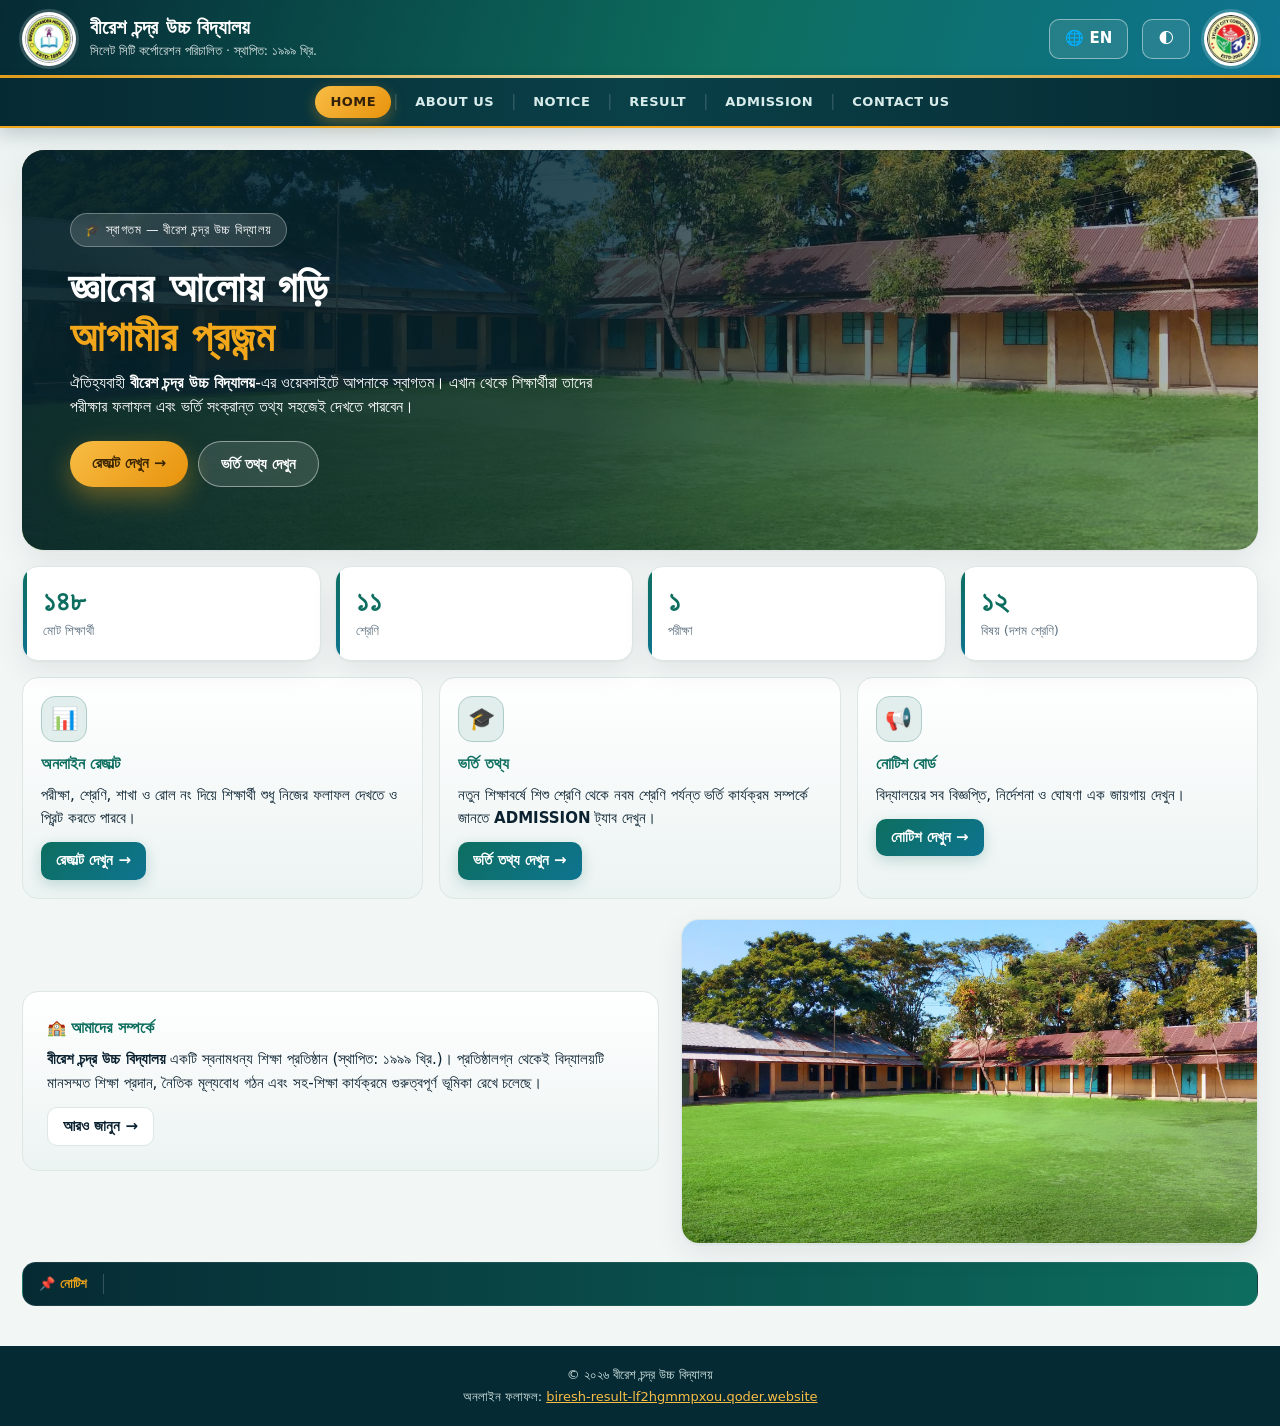
==== index.html @ a27278cc "Add files via upload" ====
<!DOCTYPE html>
<html lang="bn">
<head>
<meta charset="utf-8">
<meta http-equiv="Content-Security-Policy" content="default-src 'none'; script-src 'self'; style-src 'self' https://fonts.googleapis.com; font-src https://fonts.gstatic.com; img-src 'self'; connect-src 'none'; manifest-src 'self'; base-uri 'none'; form-action 'none'; object-src 'none'; upgrade-insecure-requests">
<meta name="referrer" content="strict-origin-when-cross-origin">
<meta name="viewport" content="width=device-width, initial-scale=1">
<title>বীরেশ চন্দ্র উচ্চ বিদ্যালয় | Biresh Chandra High School</title>
<meta name="description" content="বীরেশ চন্দ্র উচ্চ বিদ্যালয়, সিলেট — নোটিশ, ভর্তি তথ্য, যোগাযোগ ও অনলাইন ফলাফল। Biresh Chandra High School, Sylhet.">
<meta name="theme-color" content="#0d6e5f">
<meta property="og:title" content="বীরেশ চন্দ্র উচ্চ বিদ্যালয় | Biresh Chandra High School">
<meta property="og:description" content="নোটিশ, ভর্তি তথ্য, যোগাযোগ ও অনলাইন ফলাফল।">
<meta property="og:type" content="website">
<link rel="icon" href="assets/logo1.jpg" type="image/jpeg">
<link rel="preconnect" href="https://fonts.googleapis.com">
<link rel="preconnect" href="https://fonts.gstatic.com" crossorigin>
<link rel="stylesheet" href="https://fonts.googleapis.com/css2?family=Hind+Siliguri:wght@400;500;600;700&family=Plus+Jakarta+Sans:wght@500;600;700;800&display=swap">
<link rel="stylesheet" href="style.css">
<script src="app.js" defer></script>
</head>
<body>
<div id="app"><noscript><p class="framed">ওয়েবসাইটটি দেখতে ব্রাউজারে JavaScript চালু করুন। / Please enable JavaScript to view this website.</p></noscript></div>
</body>
</html>
---- style.css ----
:root{--bg:#f2f6f5;--cd:#fff;--tx:#0c2231;--mu:#5f7280;--bd:#dce7e6;--pr:#0d6e5f;--p2:#0e7490;--ac:#f2a71b;--pt:#fff;--hi:#eef6f3;--g1:rgba(13,110,95,.10);--g2:rgba(14,116,144,.08);--sh:0 1px 2px rgba(12,34,49,.05),0 10px 30px rgba(12,34,49,.07);--fh:"Plus Jakarta Sans","Hind Siliguri",system-ui,sans-serif}
@media(prefers-color-scheme:dark){:root:not([data-theme="light"]){--bg:#0b151b;--cd:#122029;--tx:#e7f0f2;--mu:#93a8b3;--bd:#22353f;--pr:#39b9a3;--p2:#5cc8dd;--ac:#f2b64a;--pt:#06201b;--hi:#182b33;--g1:rgba(57,185,163,.10);--g2:rgba(92,200,221,.07);--sh:0 10px 30px rgba(0,0,0,.35);color-scheme:dark}}
:root[data-theme="dark"]{--bg:#0b151b;--cd:#122029;--tx:#e7f0f2;--mu:#93a8b3;--bd:#22353f;--pr:#39b9a3;--p2:#5cc8dd;--ac:#f2b64a;--pt:#06201b;--hi:#182b33;--g1:rgba(57,185,163,.10);--g2:rgba(92,200,221,.07);--sh:0 10px 30px rgba(0,0,0,.35);color-scheme:dark}
*{box-sizing:border-box}img{max-width:100%}[hidden]{display:none!important}
body{margin:0;min-height:100vh;display:flex;flex-direction:column;background:radial-gradient(1200px 600px at 8% -12%,var(--g1),transparent 60%),radial-gradient(900px 520px at 102% -4%,var(--g2),transparent 55%),var(--bg);background-attachment:fixed;color:var(--tx);font:15px/1.55 "Hind Siliguri",system-ui,"Noto Sans Bengali",sans-serif;-webkit-font-smoothing:antialiased}
a{color:var(--pr)}
.skip{position:absolute;left:-999px;top:8px;background:#fff;color:#000;padding:8px 12px;border-radius:8px;z-index:99}.skip:focus{left:8px}
.top{background:linear-gradient(105deg,#062b35,#0d6e5f 58%,#0e7490);color:#fff;padding:12px 22px;display:flex;align-items:center;gap:14px;box-shadow:0 8px 26px rgba(4,30,38,.28);position:relative;z-index:5}
.top::after{content:'';position:absolute;left:0;right:0;bottom:0;height:3px;background:linear-gradient(90deg,var(--ac),#ffe9b0,var(--ac));opacity:.95}
.top img{width:54px;height:54px;border-radius:50%;background:#fff;object-fit:contain;padding:3px;box-shadow:0 0 0 3px rgba(255,255,255,.18);flex:none}
.top h1{margin:0;font-family:var(--fh);font-size:20px;line-height:1.2;letter-spacing:.2px}
.top small{opacity:.85;font-size:12.5px}.tsp{flex:1}
button,.btn{font:inherit;display:inline-block;background:linear-gradient(135deg,var(--pr),var(--p2));color:var(--pt);border:0;border-radius:10px;padding:7px 15px;cursor:pointer;font-weight:600;text-decoration:none;box-shadow:0 4px 14px rgba(13,110,95,.22);transition:transform .15s,box-shadow .2s,background .2s}
button:hover,.btn:hover{transform:translateY(-1px);box-shadow:0 8px 20px rgba(13,110,95,.28)}
.btn.g,button.g{background:var(--cd);color:var(--tx);border:1px solid var(--bd);box-shadow:none}.btn.g:hover{border-color:var(--pr);background:var(--hi)}
.top button.g{color:#fff;border-color:rgba(255,255,255,.45);background:rgba(255,255,255,.10)}
.top button.g:hover{background:rgba(255,255,255,.2)}
:focus-visible{outline:3px solid var(--ac);outline-offset:2px}
.web-nav{background:linear-gradient(90deg,#062a33,#0a4048 50%,#062a33);color:#fff;display:flex;justify-content:center;align-items:center;flex-wrap:wrap;gap:2px;padding:8px 14px;border-bottom:2px solid var(--ac);box-shadow:0 6px 18px rgba(4,30,38,.18);position:sticky;top:0;z-index:40}
.web-nav a{color:#d7eceb;text-decoration:none;font-weight:600;font-size:13px;padding:6px 15px;border-radius:999px;letter-spacing:.5px;transition:.2s}
.web-nav a:hover{background:rgba(255,255,255,.10);color:#fff}
.web-nav a.on{background:linear-gradient(135deg,#f8bd45,#e8930c);color:#33210a;box-shadow:0 4px 14px rgba(242,167,27,.35)}
.web-nav span.sep{color:rgba(255,255,255,.18);user-select:none;font-weight:400}
.wrap{max-width:1500px;width:100%;margin:0 auto;padding:18px 22px 40px;flex:1}
.web-sec{background:var(--cd);border:1px solid var(--bd);border-radius:20px;padding:26px;box-shadow:var(--sh);margin-top:16px;line-height:1.75;animation:fadeUp .55s both}
.web-sec h2{margin:0 0 18px;color:var(--pr);font-family:var(--fh);font-size:24px;display:flex;align-items:center;gap:8px;flex-wrap:wrap;padding-bottom:12px;position:relative}
.web-sec h2::after{content:'';position:absolute;left:0;bottom:0;width:74px;height:3px;border-radius:3px;background:linear-gradient(90deg,var(--pr),var(--ac))}
.web-grid{display:grid;grid-template-columns:repeat(auto-fit,minmax(260px,1fr));gap:16px;margin-top:16px}
.web-box{background:linear-gradient(180deg,var(--cd),color-mix(in srgb,var(--cd) 92%,var(--pr)));border:1px solid var(--bd);border-radius:16px;padding:18px;transition:transform .22s,box-shadow .22s,border-color .22s}
.web-box:hover{transform:translateY(-4px);box-shadow:var(--sh);border-color:color-mix(in srgb,var(--pr) 35%,var(--bd))}
.web-box h4{margin:0 0 8px;color:var(--pr);font-size:15.5px}
.web-box p{margin:0 0 12px}
.web-box ul{margin:0;padding-left:20px}.web-box li{margin:6px 0}
.hero{position:relative;border-radius:22px;overflow:hidden;min-height:400px;display:flex;align-items:center;margin-top:4px;box-shadow:var(--sh);isolation:isolate;animation:fadeUp .8s both}
.hero img.himg{position:absolute;inset:0;width:100%;height:100%;object-fit:cover;z-index:-2;transform:scale(1.04);animation:heroZoom 20s ease-in-out infinite alternate}
.hero::after{content:'';position:absolute;inset:0;background:linear-gradient(100deg,rgba(5,34,42,.94) 0%,rgba(5,34,42,.78) 46%,rgba(5,34,42,.22) 100%);z-index:-1}
.hin{position:relative;padding:46px 48px;max-width:660px;color:#fff}
.badge{display:inline-flex;gap:8px;align-items:center;background:rgba(255,255,255,.14);border:1px solid rgba(255,255,255,.30);backdrop-filter:blur(6px);padding:6px 14px;border-radius:999px;font-size:12.5px;letter-spacing:.5px;animation:fadeUp .8s .1s both}
.hero h2{font-family:var(--fh);font-size:clamp(26px,3.3vw,44px);line-height:1.16;margin:16px 0 10px;animation:fadeUp .8s .2s both;text-shadow:0 2px 24px rgba(0,0,0,.3)}
.hero h2 em{font-style:normal;color:var(--ac)}
.hero p{margin:0;max-width:560px;font-size:15.5px;opacity:.94;animation:fadeUp .8s .3s both}
.hcta{display:flex;gap:10px;flex-wrap:wrap;margin-top:22px;animation:fadeUp .8s .4s both}
.hcta .btn{font-size:14.5px;padding:11px 22px;border-radius:999px;text-align:center}
.hcta .gold{background:linear-gradient(135deg,#f8bd45,#e8930c);color:#3a2500;box-shadow:0 10px 26px rgba(242,167,27,.4)}
.hcta .ghost{background:rgba(255,255,255,.12);border:1px solid rgba(255,255,255,.45);color:#fff;box-shadow:none;backdrop-filter:blur(4px)}
.hcta .ghost:hover{background:rgba(255,255,255,.22)}
.stats{display:grid;grid-template-columns:repeat(auto-fit,minmax(180px,1fr));gap:14px;margin-top:16px}
.stat{background:var(--cd);border:1px solid var(--bd);border-radius:16px;padding:18px 20px;box-shadow:var(--sh);position:relative;overflow:hidden;transition:transform .22s;animation:fadeUp .7s both}
.stat:nth-child(1){animation-delay:.05s}.stat:nth-child(2){animation-delay:.12s}.stat:nth-child(3){animation-delay:.19s}.stat:nth-child(4){animation-delay:.26s}
.stat:hover{transform:translateY(-4px)}
.stat::before{content:'';position:absolute;left:0;top:0;bottom:0;width:4px;background:linear-gradient(var(--pr),var(--p2))}
.stat b{display:block;font-size:29px;font-family:var(--fh);color:var(--pr);line-height:1.15}
.stat span{font-size:13px;color:var(--mu)}
.ficon{width:46px;height:46px;border-radius:14px;display:grid;place-items:center;font-size:22px;background:color-mix(in srgb,var(--pr) 12%,var(--cd));border:1px solid color-mix(in srgb,var(--pr) 22%,var(--bd));margin-bottom:10px}
.split{display:grid;grid-template-columns:1.05fr .95fr;gap:22px;margin-top:20px;align-items:center}
.split .web-box{padding:24px}
.split img{width:100%;border-radius:18px;box-shadow:var(--sh);border:1px solid var(--bd);transition:transform .35s}
.split img:hover{transform:scale(1.015)}
.marquee{overflow:hidden;background:linear-gradient(90deg,#062a33,#0d6e5f);color:#fff;border-radius:14px;margin-top:18px;display:flex;align-items:center;min-height:44px;border:1px solid rgba(255,255,255,.08)}
.marquee .lbl{flex:none;padding:0 16px;font-weight:700;color:var(--ac);border-right:1px solid rgba(255,255,255,.18);font-size:13px;white-space:nowrap}
.mq{overflow:hidden;flex:1;white-space:nowrap}
.mq div{display:inline-block;padding-left:100%;animation:marq 26s linear infinite}
.mq span{margin:0 28px;opacity:.92;font-size:13px}
.aboutimg{width:100%;border-radius:16px;margin-top:16px;border:1px solid var(--bd);box-shadow:var(--sh)}
.foot{background:#062a33;color:#cfe3e1;text-align:center;padding:18px 14px;font-size:13px;line-height:1.7}
.foot a{color:#f8bd45}
.framed{padding:40px;text-align:center}
@keyframes marq{to{transform:translateX(-100%)}}
@keyframes heroZoom{to{transform:scale(1.14)}}
@keyframes fadeUp{from{opacity:0;transform:translateY(18px)}to{opacity:1;transform:none}}
@media(max-width:860px){.hin{padding:32px 24px}.hero{min-height:340px}.split{grid-template-columns:1fr}.split img{order:-1}}
@media(max-width:980px){.top{flex-wrap:wrap;gap:10px;padding:10px 14px}.top h1{font-size:16px;text-wrap:balance}.top small{font-size:11.5px}.tsp{display:none}.top img{width:44px;height:44px}.web-nav{justify-content:flex-start;flex-wrap:nowrap;overflow-x:auto;gap:2px;padding:7px 10px;scrollbar-width:none}.web-nav span.sep{display:none}.web-nav a{flex:none;padding:6px 12px;font-size:12.5px}.wrap{padding:12px 12px 30px}.hero{border-radius:16px}.hcta .btn{width:100%}}
@media(prefers-reduced-motion:reduce){*{animation:none!important;transition:none!important}}
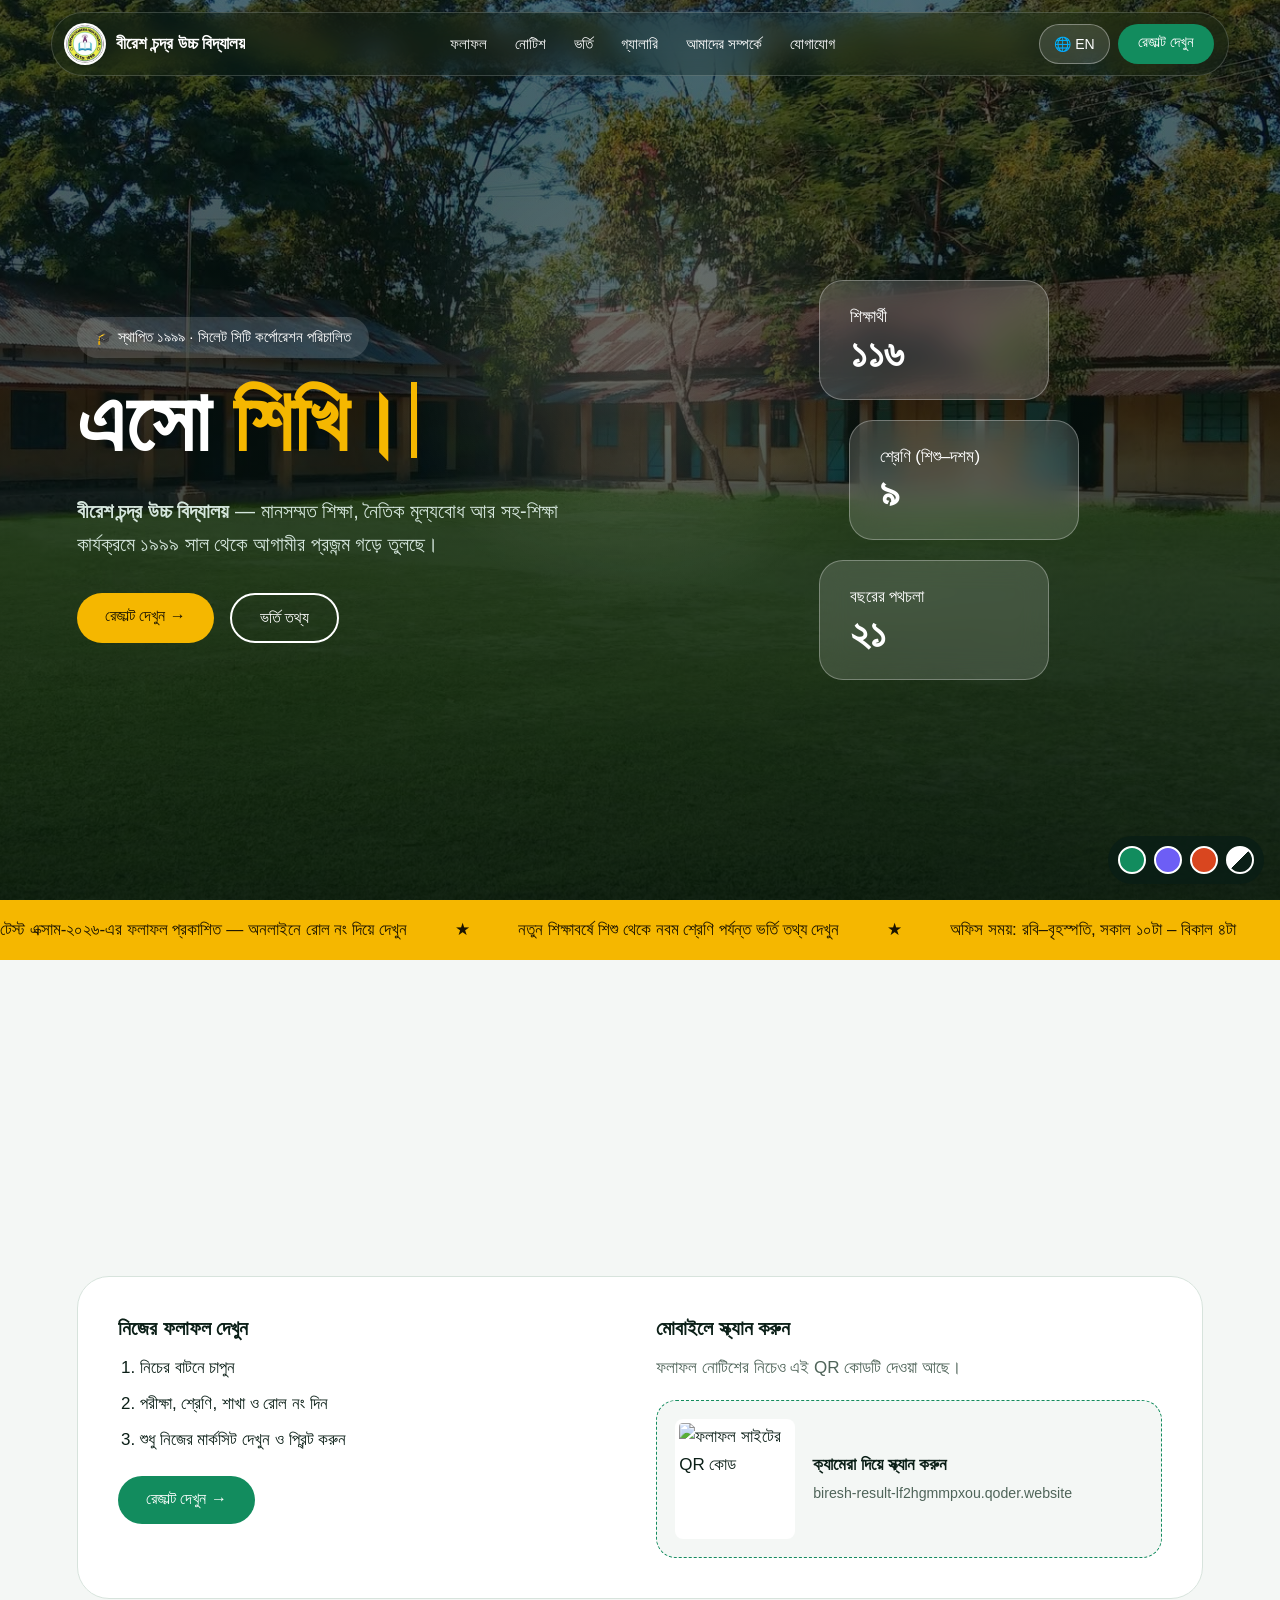
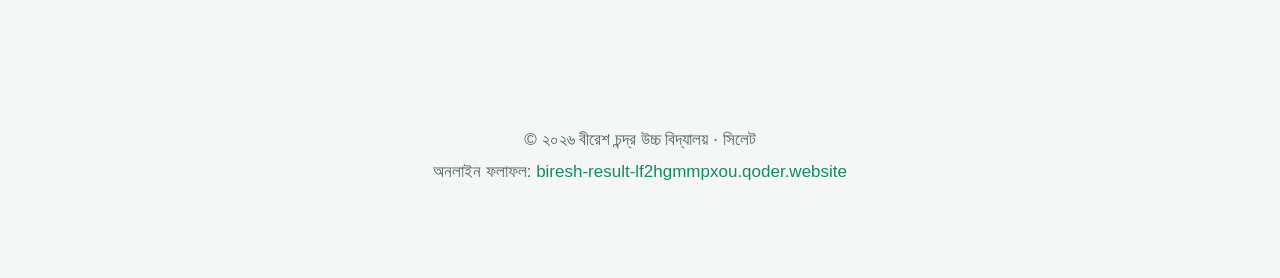
==== commit a3c74b17: "Add files via upload" ====
--- a/index.html
+++ b/index.html
@@ -14,7 +14,7 @@
 <link rel="icon" href="assets/logo1.jpg" type="image/jpeg">
 <link rel="preconnect" href="https://fonts.googleapis.com">
 <link rel="preconnect" href="https://fonts.gstatic.com" crossorigin>
-<link rel="stylesheet" href="https://fonts.googleapis.com/css2?family=Hind+Siliguri:wght@400;500;600;700&family=Plus+Jakarta+Sans:wght@500;600;700;800&display=swap">
+<link rel="stylesheet" href="https://fonts.googleapis.com/css2?family=Sora:wght@500;700;800&family=Inter:wght@400;500&family=Hind+Siliguri:wght@400;500;600;700&display=swap">
 <link rel="stylesheet" href="style.css">
 <script src="app.js" defer></script>
 </head>
--- a/style.css
+++ b/style.css
@@ -1,73 +1,92 @@
-:root{--bg:#f2f6f5;--cd:#fff;--tx:#0c2231;--mu:#5f7280;--bd:#dce7e6;--pr:#0d6e5f;--p2:#0e7490;--ac:#f2a71b;--pt:#fff;--hi:#eef6f3;--g1:rgba(13,110,95,.10);--g2:rgba(14,116,144,.08);--sh:0 1px 2px rgba(12,34,49,.05),0 10px 30px rgba(12,34,49,.07);--fh:"Plus Jakarta Sans","Hind Siliguri",system-ui,sans-serif}
-@media(prefers-color-scheme:dark){:root:not([data-theme="light"]){--bg:#0b151b;--cd:#122029;--tx:#e7f0f2;--mu:#93a8b3;--bd:#22353f;--pr:#39b9a3;--p2:#5cc8dd;--ac:#f2b64a;--pt:#06201b;--hi:#182b33;--g1:rgba(57,185,163,.10);--g2:rgba(92,200,221,.07);--sh:0 10px 30px rgba(0,0,0,.35);color-scheme:dark}}
-:root[data-theme="dark"]{--bg:#0b151b;--cd:#122029;--tx:#e7f0f2;--mu:#93a8b3;--bd:#22353f;--pr:#39b9a3;--p2:#5cc8dd;--ac:#f2b64a;--pt:#06201b;--hi:#182b33;--g1:rgba(57,185,163,.10);--g2:rgba(92,200,221,.07);--sh:0 10px 30px rgba(0,0,0,.35);color-scheme:dark}
-*{box-sizing:border-box}img{max-width:100%}[hidden]{display:none!important}
-body{margin:0;min-height:100vh;display:flex;flex-direction:column;background:radial-gradient(1200px 600px at 8% -12%,var(--g1),transparent 60%),radial-gradient(900px 520px at 102% -4%,var(--g2),transparent 55%),var(--bg);background-attachment:fixed;color:var(--tx);font:15px/1.55 "Hind Siliguri",system-ui,"Noto Sans Bengali",sans-serif;-webkit-font-smoothing:antialiased}
-a{color:var(--pr)}
+:root{--bg:#F4F7F5;--fg:#0B1F17;--mut:#4F6459;--card:#fff;--line:#D7E3DC;--ac:#128C5E;--ac2:#F5B700;--fb:Inter,"Hind Siliguri","Noto Sans Bengali",sans-serif;--fh:Sora,"Hind Siliguri","Noto Sans Bengali",sans-serif}
+@media (prefers-color-scheme:dark){:root:not([data-theme="light"]){--bg:#06110D;--fg:#EAF6F0;--mut:#9DB5A8;--card:#0F2119;--line:#1D3A2D;color-scheme:dark}}
+:root[data-theme="dark"]{--bg:#06110D;--fg:#EAF6F0;--mut:#9DB5A8;--card:#0F2119;--line:#1D3A2D;color-scheme:dark}
+:root[data-ac="2"]{--ac:#6D5EF5}:root[data-ac="3"]{--ac:#D9461F}
+html{scroll-behavior:smooth;scroll-padding-top:110px}
+*{box-sizing:border-box}[hidden]{display:none!important}img{max-width:100%}
+body{margin:0;background:var(--bg);color:var(--fg);font:400 17px/1.65 var(--fb);overflow-x:hidden;-webkit-font-smoothing:antialiased}
+h1,h2,h3{font-family:var(--fh);margin:0;line-height:1.15}a{color:inherit;text-decoration:none}
+:focus-visible{outline:3px solid var(--ac2);outline-offset:3px}
 .skip{position:absolute;left:-999px;top:8px;background:#fff;color:#000;padding:8px 12px;border-radius:8px;z-index:99}.skip:focus{left:8px}
-.top{background:linear-gradient(105deg,#062b35,#0d6e5f 58%,#0e7490);color:#fff;padding:12px 22px;display:flex;align-items:center;gap:14px;box-shadow:0 8px 26px rgba(4,30,38,.28);position:relative;z-index:5}
-.top::after{content:'';position:absolute;left:0;right:0;bottom:0;height:3px;background:linear-gradient(90deg,var(--ac),#ffe9b0,var(--ac));opacity:.95}
-.top img{width:54px;height:54px;border-radius:50%;background:#fff;object-fit:contain;padding:3px;box-shadow:0 0 0 3px rgba(255,255,255,.18);flex:none}
-.top h1{margin:0;font-family:var(--fh);font-size:20px;line-height:1.2;letter-spacing:.2px}
-.top small{opacity:.85;font-size:12.5px}.tsp{flex:1}
-button,.btn{font:inherit;display:inline-block;background:linear-gradient(135deg,var(--pr),var(--p2));color:var(--pt);border:0;border-radius:10px;padding:7px 15px;cursor:pointer;font-weight:600;text-decoration:none;box-shadow:0 4px 14px rgba(13,110,95,.22);transition:transform .15s,box-shadow .2s,background .2s}
-button:hover,.btn:hover{transform:translateY(-1px);box-shadow:0 8px 20px rgba(13,110,95,.28)}
-.btn.g,button.g{background:var(--cd);color:var(--tx);border:1px solid var(--bd);box-shadow:none}.btn.g:hover{border-color:var(--pr);background:var(--hi)}
-.top button.g{color:#fff;border-color:rgba(255,255,255,.45);background:rgba(255,255,255,.10)}
-.top button.g:hover{background:rgba(255,255,255,.2)}
-:focus-visible{outline:3px solid var(--ac);outline-offset:2px}
-.web-nav{background:linear-gradient(90deg,#062a33,#0a4048 50%,#062a33);color:#fff;display:flex;justify-content:center;align-items:center;flex-wrap:wrap;gap:2px;padding:8px 14px;border-bottom:2px solid var(--ac);box-shadow:0 6px 18px rgba(4,30,38,.18);position:sticky;top:0;z-index:40}
-.web-nav a{color:#d7eceb;text-decoration:none;font-weight:600;font-size:13px;padding:6px 15px;border-radius:999px;letter-spacing:.5px;transition:.2s}
-.web-nav a:hover{background:rgba(255,255,255,.10);color:#fff}
-.web-nav a.on{background:linear-gradient(135deg,#f8bd45,#e8930c);color:#33210a;box-shadow:0 4px 14px rgba(242,167,27,.35)}
-.web-nav span.sep{color:rgba(255,255,255,.18);user-select:none;font-weight:400}
-.wrap{max-width:1500px;width:100%;margin:0 auto;padding:18px 22px 40px;flex:1}
-.web-sec{background:var(--cd);border:1px solid var(--bd);border-radius:20px;padding:26px;box-shadow:var(--sh);margin-top:16px;line-height:1.75;animation:fadeUp .55s both}
-.web-sec h2{margin:0 0 18px;color:var(--pr);font-family:var(--fh);font-size:24px;display:flex;align-items:center;gap:8px;flex-wrap:wrap;padding-bottom:12px;position:relative}
-.web-sec h2::after{content:'';position:absolute;left:0;bottom:0;width:74px;height:3px;border-radius:3px;background:linear-gradient(90deg,var(--pr),var(--ac))}
-.web-grid{display:grid;grid-template-columns:repeat(auto-fit,minmax(260px,1fr));gap:16px;margin-top:16px}
-.web-box{background:linear-gradient(180deg,var(--cd),color-mix(in srgb,var(--cd) 92%,var(--pr)));border:1px solid var(--bd);border-radius:16px;padding:18px;transition:transform .22s,box-shadow .22s,border-color .22s}
-.web-box:hover{transform:translateY(-4px);box-shadow:var(--sh);border-color:color-mix(in srgb,var(--pr) 35%,var(--bd))}
-.web-box h4{margin:0 0 8px;color:var(--pr);font-size:15.5px}
-.web-box p{margin:0 0 12px}
-.web-box ul{margin:0;padding-left:20px}.web-box li{margin:6px 0}
-.hero{position:relative;border-radius:22px;overflow:hidden;min-height:400px;display:flex;align-items:center;margin-top:4px;box-shadow:var(--sh);isolation:isolate;animation:fadeUp .8s both}
-.hero img.himg{position:absolute;inset:0;width:100%;height:100%;object-fit:cover;z-index:-2;transform:scale(1.04);animation:heroZoom 20s ease-in-out infinite alternate}
-.hero::after{content:'';position:absolute;inset:0;background:linear-gradient(100deg,rgba(5,34,42,.94) 0%,rgba(5,34,42,.78) 46%,rgba(5,34,42,.22) 100%);z-index:-1}
-.hin{position:relative;padding:46px 48px;max-width:660px;color:#fff}
-.badge{display:inline-flex;gap:8px;align-items:center;background:rgba(255,255,255,.14);border:1px solid rgba(255,255,255,.30);backdrop-filter:blur(6px);padding:6px 14px;border-radius:999px;font-size:12.5px;letter-spacing:.5px;animation:fadeUp .8s .1s both}
-.hero h2{font-family:var(--fh);font-size:clamp(26px,3.3vw,44px);line-height:1.16;margin:16px 0 10px;animation:fadeUp .8s .2s both;text-shadow:0 2px 24px rgba(0,0,0,.3)}
-.hero h2 em{font-style:normal;color:var(--ac)}
-.hero p{margin:0;max-width:560px;font-size:15.5px;opacity:.94;animation:fadeUp .8s .3s both}
-.hcta{display:flex;gap:10px;flex-wrap:wrap;margin-top:22px;animation:fadeUp .8s .4s both}
-.hcta .btn{font-size:14.5px;padding:11px 22px;border-radius:999px;text-align:center}
-.hcta .gold{background:linear-gradient(135deg,#f8bd45,#e8930c);color:#3a2500;box-shadow:0 10px 26px rgba(242,167,27,.4)}
-.hcta .ghost{background:rgba(255,255,255,.12);border:1px solid rgba(255,255,255,.45);color:#fff;box-shadow:none;backdrop-filter:blur(4px)}
-.hcta .ghost:hover{background:rgba(255,255,255,.22)}
-.stats{display:grid;grid-template-columns:repeat(auto-fit,minmax(180px,1fr));gap:14px;margin-top:16px}
-.stat{background:var(--cd);border:1px solid var(--bd);border-radius:16px;padding:18px 20px;box-shadow:var(--sh);position:relative;overflow:hidden;transition:transform .22s;animation:fadeUp .7s both}
-.stat:nth-child(1){animation-delay:.05s}.stat:nth-child(2){animation-delay:.12s}.stat:nth-child(3){animation-delay:.19s}.stat:nth-child(4){animation-delay:.26s}
-.stat:hover{transform:translateY(-4px)}
-.stat::before{content:'';position:absolute;left:0;top:0;bottom:0;width:4px;background:linear-gradient(var(--pr),var(--p2))}
-.stat b{display:block;font-size:29px;font-family:var(--fh);color:var(--pr);line-height:1.15}
-.stat span{font-size:13px;color:var(--mu)}
-.ficon{width:46px;height:46px;border-radius:14px;display:grid;place-items:center;font-size:22px;background:color-mix(in srgb,var(--pr) 12%,var(--cd));border:1px solid color-mix(in srgb,var(--pr) 22%,var(--bd));margin-bottom:10px}
-.split{display:grid;grid-template-columns:1.05fr .95fr;gap:22px;margin-top:20px;align-items:center}
-.split .web-box{padding:24px}
-.split img{width:100%;border-radius:18px;box-shadow:var(--sh);border:1px solid var(--bd);transition:transform .35s}
-.split img:hover{transform:scale(1.015)}
-.marquee{overflow:hidden;background:linear-gradient(90deg,#062a33,#0d6e5f);color:#fff;border-radius:14px;margin-top:18px;display:flex;align-items:center;min-height:44px;border:1px solid rgba(255,255,255,.08)}
-.marquee .lbl{flex:none;padding:0 16px;font-weight:700;color:var(--ac);border-right:1px solid rgba(255,255,255,.18);font-size:13px;white-space:nowrap}
-.mq{overflow:hidden;flex:1;white-space:nowrap}
-.mq div{display:inline-block;padding-left:100%;animation:marq 26s linear infinite}
-.mq span{margin:0 28px;opacity:.92;font-size:13px}
-.aboutimg{width:100%;border-radius:16px;margin-top:16px;border:1px solid var(--bd);box-shadow:var(--sh)}
-.foot{background:#062a33;color:#cfe3e1;text-align:center;padding:18px 14px;font-size:13px;line-height:1.7}
-.foot a{color:#f8bd45}
+#pg{position:fixed;top:0;left:0;height:4px;width:0;background:var(--ac);z-index:60}
+
+nav{position:fixed;top:12px;left:4vw;right:4vw;z-index:50;display:flex;gap:14px;align-items:center;justify-content:space-between;padding:10px 14px 10px 12px;border-radius:999px;color:#fff;background:rgba(10,30,22,.28);backdrop-filter:blur(14px);border:1px solid rgba(255,255,255,.18);transition:background .3s}
+nav.sc{background:rgba(10,30,22,.92)}
+.brand{display:flex;align-items:center;gap:10px;min-width:0}
+.brand img{width:42px;height:42px;border-radius:50%;background:#fff;padding:2px;object-fit:contain;flex:none}
+.brand b{font:700 17px/1.2 var(--fh);white-space:nowrap;overflow:hidden;text-overflow:ellipsis}
+nav .l{display:flex;gap:4px;font-size:15px}
+nav .l a{padding:6px 12px;border-radius:999px;transition:background .2s,color .2s;white-space:nowrap}
+nav .l a:hover{color:var(--ac2);background:rgba(255,255,255,.08)}
+.nr{display:flex;gap:8px;align-items:center;flex:none}
+.ib{background:rgba(255,255,255,.12);color:#fff;border:1px solid rgba(255,255,255,.35);border-radius:999px;padding:8px 14px;font:500 14px var(--fb);cursor:pointer;min-height:40px}
+.ib:hover{background:rgba(255,255,255,.22)}
+
+.b{display:inline-block;background:var(--ac);color:#fff;padding:14px 28px;border-radius:999px;font:500 16px var(--fb);border:0;cursor:pointer;transition:transform .2s,box-shadow .2s;min-height:48px;text-align:center}
+.b:hover{transform:translateY(-3px) scale(1.04);box-shadow:0 12px 30px rgba(0,0,0,.3)}
+.b.o{background:transparent;border:2px solid #fff}
+.b.sm{padding:9px 20px;min-height:40px;font-size:15px}
+.b.gold{background:var(--ac2);color:#1B1400}
+
+.hero{position:relative;min-height:clamp(640px,100svh,900px);color:#fff;overflow:hidden;display:flex;align-items:center;padding:140px 6vw 80px;--mx:50%;--my:40%}
+.bg{position:absolute;inset:-10% 0;background:linear-gradient(180deg,rgba(4,16,11,.55),rgba(4,16,11,.9)),url("assets/school.jpg") center/cover;will-change:transform}
+.hero::after{content:"";position:absolute;inset:0;background:radial-gradient(420px circle at var(--mx) var(--my),rgba(255,255,255,.16),transparent 60%);pointer-events:none}
+.hi{position:relative;z-index:2;display:grid;grid-template-columns:repeat(auto-fit,minmax(320px,1fr));gap:48px;align-items:center;width:100%}
+.pill{margin:0 0 16px;background:rgba(255,255,255,.15);display:inline-block;padding:8px 18px;border-radius:999px;font-size:15px}
+.hero h1{font-size:clamp(42px,6.6vw,96px);font-weight:800}.hero h1 em{font-style:normal;color:var(--ac2)}
+.lead{font-size:20px;max-width:560px;color:#D5E6DD;margin:24px 0 32px}
+.row{display:flex;gap:16px;flex-wrap:wrap}
+.cur{display:inline-block;width:.07em;height:.9em;background:var(--ac2);margin-left:6px;vertical-align:-.08em;animation:bl 1s steps(1) infinite}
+.glw{display:flex;flex-direction:column;gap:20px;align-items:center}
+.gl{background:rgba(255,255,255,.14);backdrop-filter:blur(14px);border:1px solid rgba(255,255,255,.3);border-radius:24px;padding:22px 30px;min-width:230px;animation:fl 5s ease-in-out infinite}
+.gl b{font:800 40px var(--fh);display:block}.gl:nth-child(2){animation-duration:6.5s;margin-left:60px}.gl:nth-child(3){animation-duration:7.5s}
+@keyframes bl{50%{opacity:0}}@keyframes fl{50%{transform:translateY(-16px)}}@keyframes mq{to{transform:translateX(-50%)}}
+
+.mq{background:var(--ac2);color:#1B1400;overflow:hidden;padding:16px 0;font-weight:500}
+.mq div{display:flex;gap:48px;width:max-content;animation:mq 30s linear infinite}.mq:hover div{animation-play-state:paused}
+
+section{padding:96px 6vw}section.pt0{padding-top:0}
+h2{font-size:clamp(32px,4.5vw,56px);margin-bottom:16px}
+.sub{color:var(--mut);max-width:620px;margin:0 0 40px}
+.tabs{display:flex;gap:10px;flex-wrap:wrap;margin-bottom:24px}
+.tb{background:var(--card);color:var(--fg);border:1px solid var(--line);padding:14px 26px;border-radius:999px;font:500 16px var(--fb);cursor:pointer;min-height:48px;transition:.3s}
+.tb.on{background:var(--ac);color:#fff;border-color:var(--ac);box-shadow:0 10px 24px rgba(0,0,0,.15)}
+.pn{display:none;background:var(--card);border:1px solid var(--line);border-radius:32px;padding:40px;grid-template-columns:repeat(auto-fit,minmax(280px,1fr));gap:32px;animation:pi .6s both}.pn.on{display:grid}
+.pn h3{margin-bottom:14px}.pn p{color:var(--mut);margin:0 0 18px}
+@keyframes pi{from{opacity:0;transform:translateY(24px) scale(.97)}}
+.steps{margin:0 0 22px;padding-left:22px}.steps li{margin:8px 0}
+.qr{display:flex;gap:18px;align-items:center;background:var(--bg);border:1px dashed var(--ac);border-radius:20px;padding:18px}
+.qr img{width:120px;height:120px;border-radius:8px;flex:none;background:#fff;padding:4px}
+.qr small{color:var(--mut);word-break:break-all}
+.chip{display:inline-block;background:var(--bg);border:1px solid var(--line);padding:8px 18px;border-radius:999px;margin:0 8px 10px 0}
+.docs{margin:0;padding-left:22px}.docs li{margin:8px 0}
+
+.st{display:grid;grid-template-columns:repeat(auto-fit,minmax(220px,1fr));gap:24px}
+.sp{background:var(--card);border:1px solid var(--line);border-radius:24px;padding:32px}
+.sp b{font:800 44px var(--fh);color:var(--ac);display:block;line-height:1.2}
+.sp h3{font-size:20px;margin-top:6px}.sp p{color:var(--mut);margin:8px 0 0;font-size:15.5px}
+.gal{display:flex;gap:12px;height:460px}
+.gal div{flex:1;border-radius:24px;background:url("assets/school.jpg") 50% 50%/auto 160%;transition:flex .6s cubic-bezier(.2,.7,.2,1);display:flex;align-items:flex-end;padding:20px;color:#fff;font:700 18px var(--fh);overflow:hidden;text-shadow:0 2px 12px rgba(0,0,0,.7);position:relative;isolation:isolate}
+.gal div::after{content:"";position:absolute;inset:0;background:linear-gradient(180deg,transparent 55%,rgba(0,0,0,.55));z-index:-1}
+.gal div:hover{flex:4}
+.gal .p1{background-position:0% 45%}.gal .p2{background-position:100% 45%}.gal .p3{background-position:50% 95%}.gal .p4{background-position:60% 8%}
+.tc{background:var(--card);border:1px solid var(--line);border-radius:24px;padding:28px;text-align:center;transition:transform .15s;will-change:transform}
+.tc p{color:var(--mut);margin:6px 0 0;font-size:15.5px}
+.av{width:96px;height:96px;border-radius:50%;margin:0 auto 14px;background:linear-gradient(135deg,var(--ac),var(--ac2));display:grid;place-items:center;font-size:40px}
+.nb{display:grid;grid-template-columns:repeat(auto-fit,minmax(280px,1fr));gap:24px}
+.nb .sp b{font-size:15px;color:var(--ac);font-family:var(--fb);font-weight:500}
+.nb .sp h3{margin:6px 0 10px}.nb .b{margin-top:16px}
+.cta{margin:0 6vw 80px;border-radius:36px;padding:64px;background:linear-gradient(120deg,var(--ac),#0B5C3D);color:#fff;display:flex;justify-content:space-between;align-items:center;gap:24px;flex-wrap:wrap}
+.cta h2{margin:0;max-width:620px}.cta .b{background:#fff;color:#0B1F17}
+footer{padding:40px 6vw 90px;color:var(--mut);text-align:center;line-height:1.9}
+footer a{color:var(--ac);font-weight:500}
+.sw{position:fixed;right:16px;bottom:16px;z-index:60;display:flex;gap:8px;background:rgba(10,30,22,.85);padding:10px;border-radius:999px;align-items:center}
+.sw button{width:28px;height:28px;border-radius:50%;border:2px solid #fff;cursor:pointer;padding:0}
+.sw .c1{background:#128C5E}.sw .c2{background:#6D5EF5}.sw .c3{background:#D9461F}.sw .md{background:linear-gradient(135deg,#fff 50%,#0B1F17 50%)}
 .framed{padding:40px;text-align:center}
-@keyframes marq{to{transform:translateX(-100%)}}
-@keyframes heroZoom{to{transform:scale(1.14)}}
-@keyframes fadeUp{from{opacity:0;transform:translateY(18px)}to{opacity:1;transform:none}}
-@media(max-width:860px){.hin{padding:32px 24px}.hero{min-height:340px}.split{grid-template-columns:1fr}.split img{order:-1}}
-@media(max-width:980px){.top{flex-wrap:wrap;gap:10px;padding:10px 14px}.top h1{font-size:16px;text-wrap:balance}.top small{font-size:11.5px}.tsp{display:none}.top img{width:44px;height:44px}.web-nav{justify-content:flex-start;flex-wrap:nowrap;overflow-x:auto;gap:2px;padding:7px 10px;scrollbar-width:none}.web-nav span.sep{display:none}.web-nav a{flex:none;padding:6px 12px;font-size:12.5px}.wrap{padding:12px 12px 30px}.hero{border-radius:16px}.hcta .btn{width:100%}}
-@media(prefers-reduced-motion:reduce){*{animation:none!important;transition:none!important}}
+.js .rv{opacity:0;transform:translateY(48px);transition:opacity .9s,transform .9s cubic-bezier(.2,.7,.2,1)}.js .rv.in{opacity:1;transform:none}
+.js .rv.now{transition:none}
+.d1{transition-delay:.1s!important}.d2{transition-delay:.2s!important}.d3{transition-delay:.3s!important}.d4{transition-delay:.45s!important}
+@media (max-width:1100px){nav{flex-wrap:wrap;border-radius:26px;justify-content:space-between}nav .l{order:3;width:100%;overflow-x:auto;scrollbar-width:none;justify-content:flex-start}nav.sc,nav{background:rgba(10,30,22,.9)}html{scroll-padding-top:150px}.hero{padding-top:170px}}
+@media (max-width:700px){.brand b{font-size:14px;white-space:normal}.nr .b{display:none}.gal{flex-direction:column;height:560px}.gl:nth-child(2){margin-left:0}.gl{min-width:0;width:100%}.cta{padding:36px}.pn{padding:24px}section{padding:72px 5vw}.qr{flex-direction:column;text-align:center}.lead{font-size:18px}}
+@media (prefers-reduced-motion:reduce){html{scroll-behavior:auto}*{animation:none!important;transition:none!important}.js .rv{opacity:1;transform:none}}
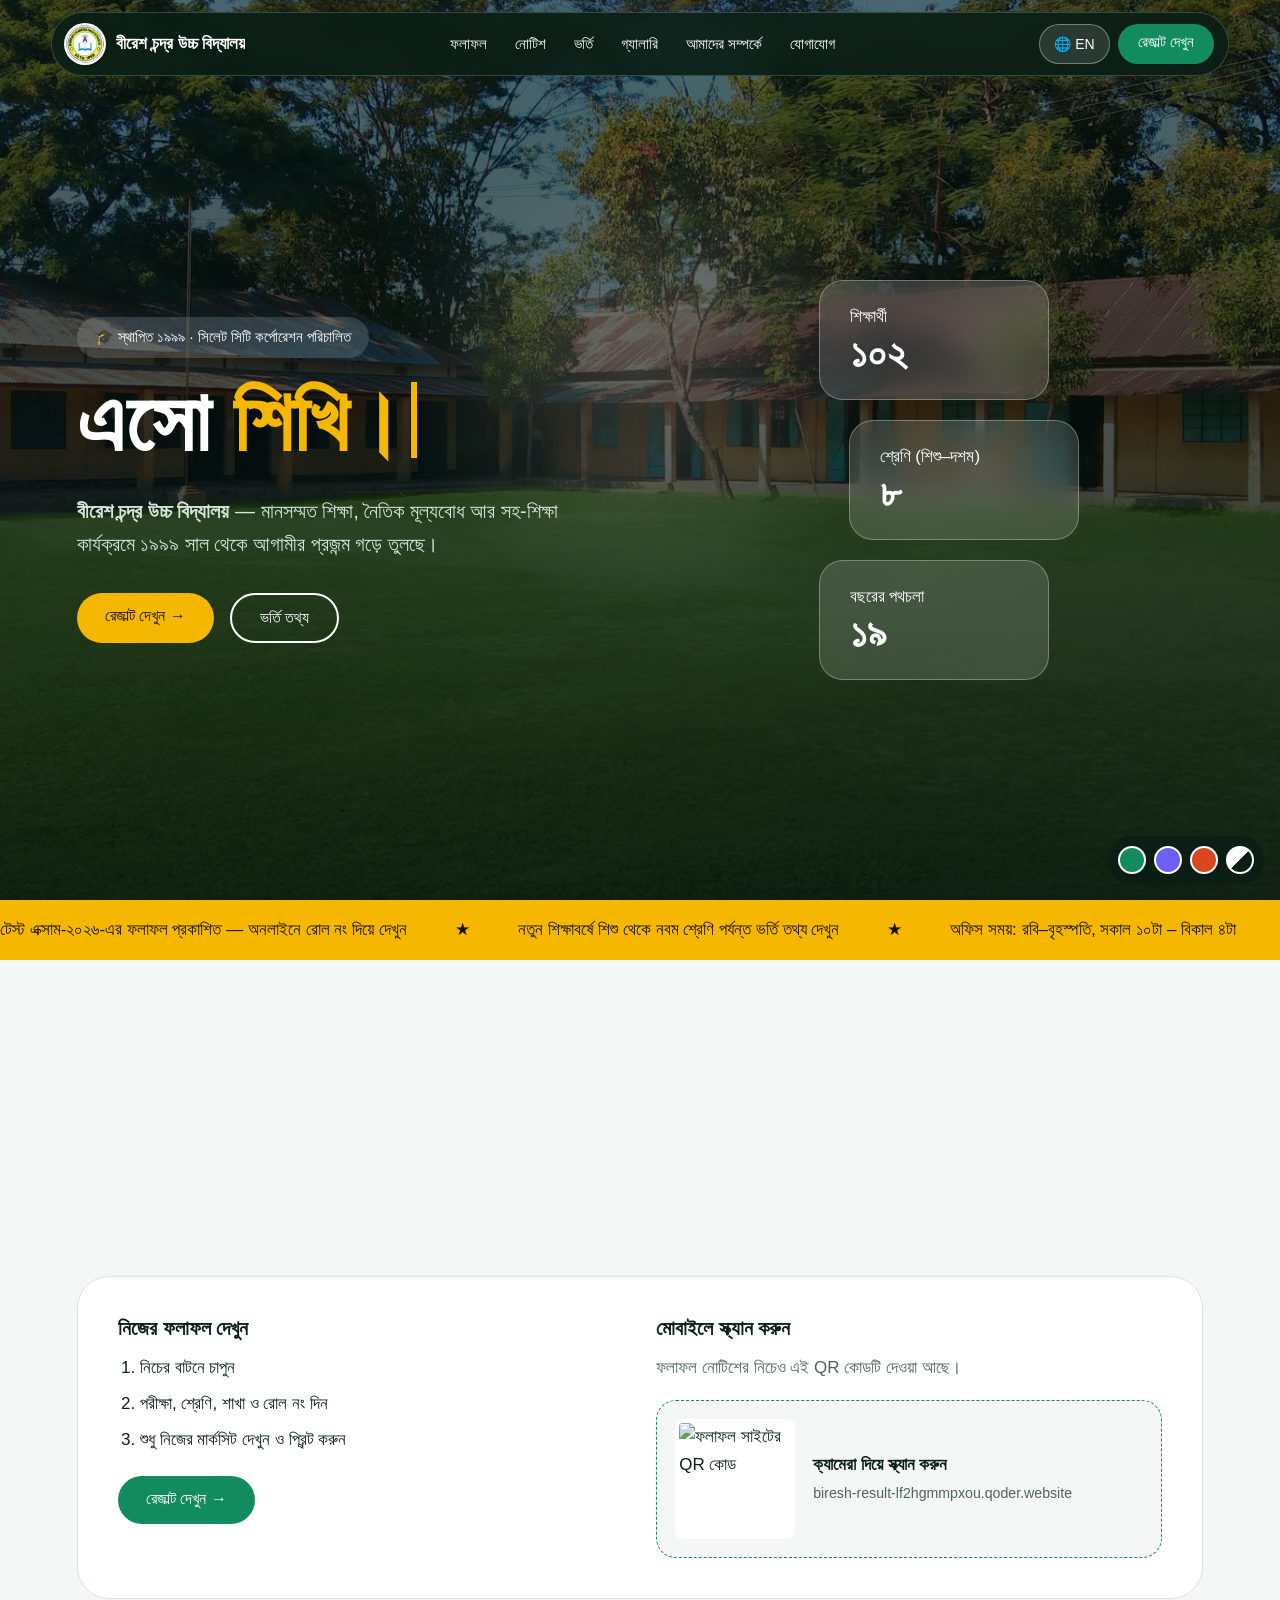
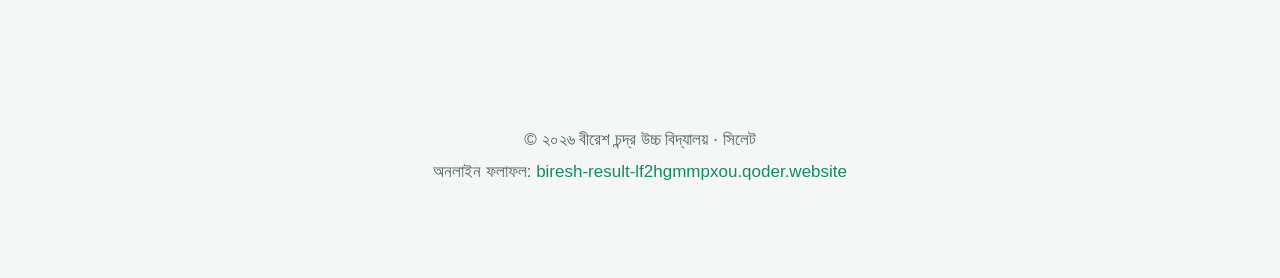
==== commit 34eeedcd: "Update website: notice board from notices.json" ====
--- a/index.html
+++ b/index.html
@@ -2,7 +2,7 @@
 <html lang="bn">
 <head>
 <meta charset="utf-8">
-<meta http-equiv="Content-Security-Policy" content="default-src 'none'; script-src 'self'; style-src 'self' https://fonts.googleapis.com; font-src https://fonts.gstatic.com; img-src 'self'; connect-src 'none'; manifest-src 'self'; base-uri 'none'; form-action 'none'; object-src 'none'; upgrade-insecure-requests">
+<meta http-equiv="Content-Security-Policy" content="default-src 'none'; script-src 'self'; style-src 'self' https://fonts.googleapis.com; font-src https://fonts.gstatic.com; img-src 'self'; connect-src 'self'; manifest-src 'self'; base-uri 'none'; form-action 'none'; object-src 'none'; upgrade-insecure-requests">
 <meta name="referrer" content="strict-origin-when-cross-origin">
 <meta name="viewport" content="width=device-width, initial-scale=1">
 <title>বীরেশ চন্দ্র উচ্চ বিদ্যালয় | Biresh Chandra High School</title>
@@ -21,4 +21,4 @@
 <body>
 <div id="app"><noscript><p class="framed">ওয়েবসাইটটি দেখতে ব্রাউজারে JavaScript চালু করুন। / Please enable JavaScript to view this website.</p></noscript></div>
 </body>
-</html>
+</html>
